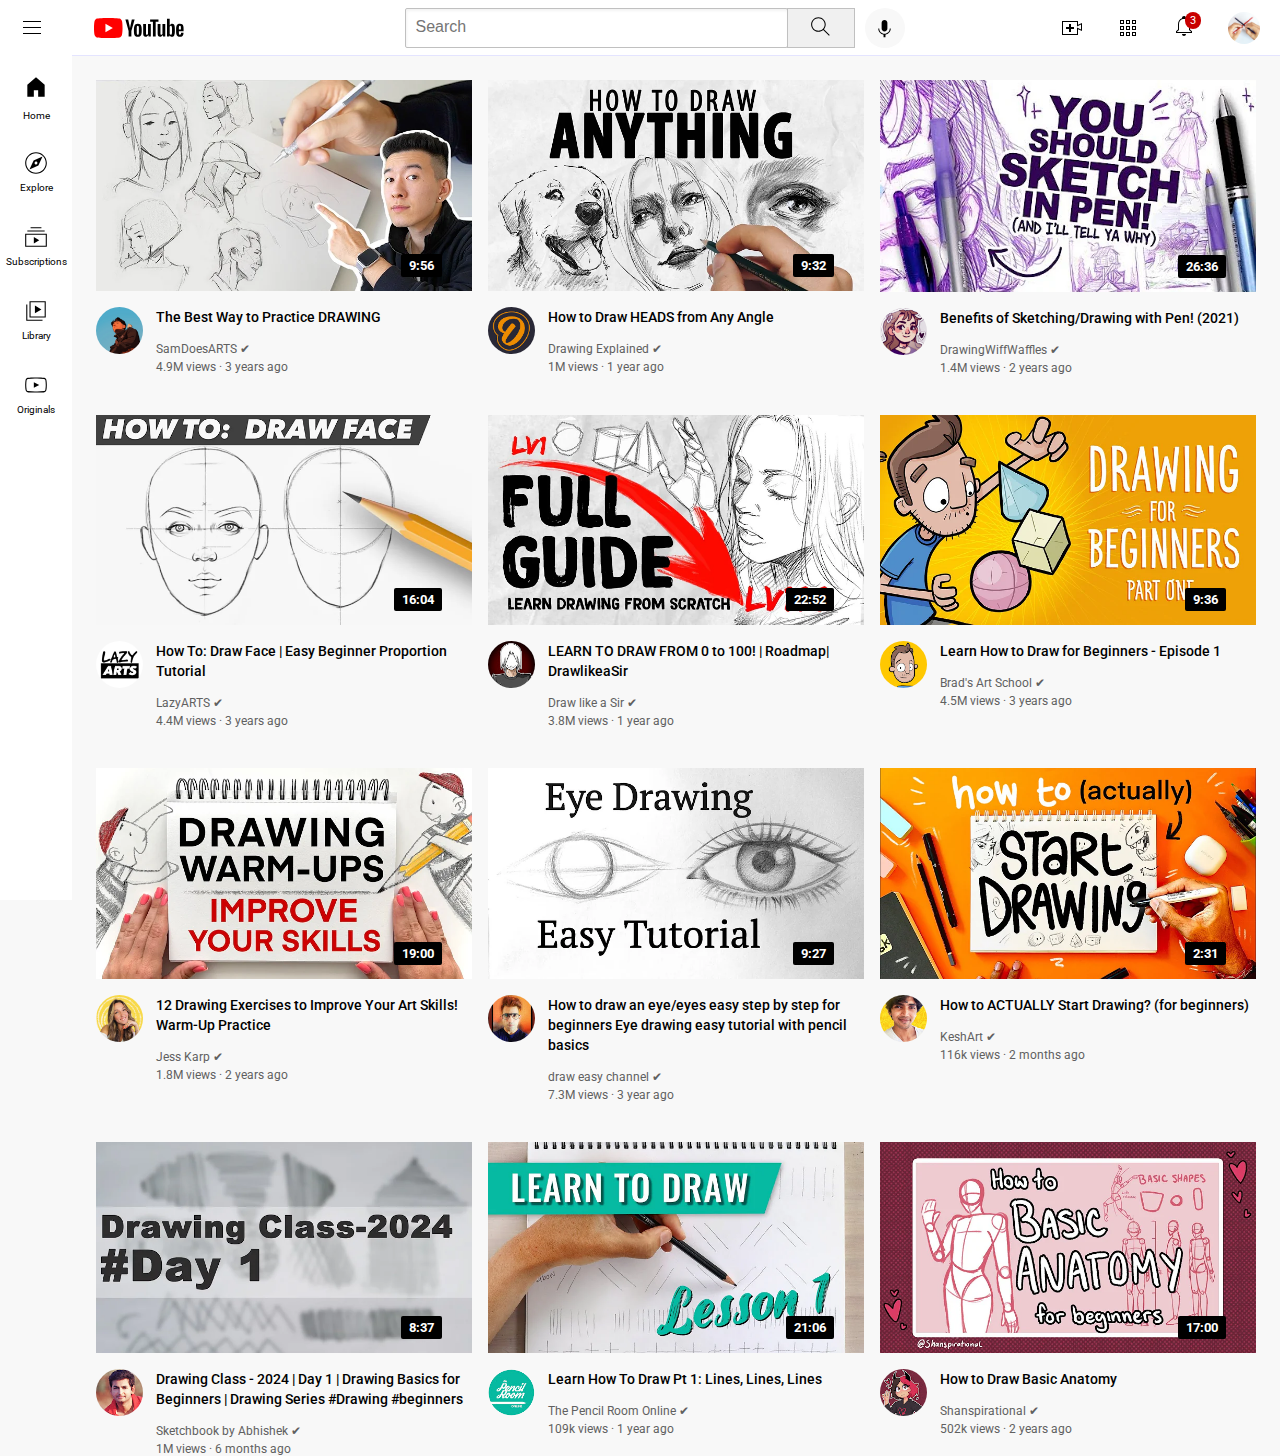
==== index.html @ c76ef7c6 "Update and rename Drawings_Lesson.html to index.html" ====
<!DOCTYPE html>
<html>
  <head>
  <title>Drawings.com Clone</title>
  <link rel="stylesheet" href="./CSS/header.css">
  <link rel="stylesheet" href="./CSS/video.css">
  <link rel="stylesheet" href="./CSS/general.css">
  <link rel="stylesheet" href="CSS/sidebar.css">
  <link rel="preconnect" href="https://fonts.googleapis.com">
  <link rel="preconnect" href="https://fonts.gstatic.com" crossorigin>
  <link href="https://fonts.googleapis.com/css2?family=Roboto:ital,wght@0,100;0,300;0,400;0,500;0,700;0,900;1,100;1,300;1,400;1,500;1,700;1,900&display=swap" rel="stylesheet">
</head>
<link rel="stylesheet" href="./youtube.css">
<body>


  <header class="header">
    <div class="left-section"> 
    <img class="hamburger-menu" src="./icons/hamburger-menu.svg">
    <img class="youtube-logo" src="./icons/youtube-logo.svg">
  </div>
    <div class="middle-section">
      <input class="search-bar" type="text" placeholder="Search">
      <button class="search-button"> <img class="search-icon" src="./icons/search.svg"></button>
      <!-- Put postion absolute into position relative-->
      <button class="voice-search-button"> <img class="voice-search-icon" src="./icons/voice-search-icon.svg"></button>
    </div>
    <div class="right-section">
      <img class="upload-icon" src="./icons/upload.svg">
    <img class="youtube-apps" src="./icons/youtube-apps.svg">
   <div class="notifications-icon-container">
    <img class="notifications-icon" src="./icons/notifications.svg">
    <div class="notifications-count">3</div>
   </div>
    <img class="mylogo-icon" src="./channel-pictures/mylogo.jpg">
    </div>
  </header>


  <nav class="sidebar">
    <div class="sidebar-link">
    <a href="/MY ARTS/drawing1.html" ><img src="./icons/home.svg"></a>
      <div>Home</div>
    </div>  
    <div class="sidebar-link">
      <img src="./icons/explore.svg">
      <div>Explore</div>
    </div>
    <div class="sidebar-link">
      <img src="./icons/subscriptions.svg">
      <div>Subscriptions</div>
    </div>
    <div class="sidebar-link">
      <img src="./icons/library.svg">
      <div>Library</div>
    </div>
    <div class="sidebar-link">
      <img src="./icons/originals.svg">
      <div>Originals</div>
    </div>
  </nav>


<main>
  <section class="video-grid">
    <div class="video-preview">
    <div class="thumbnail-row">
      <img class="drawing" src="./thumbnails/hq720 (1).webp">
      <div class="video-time">
        9:56
      </div>
    </div>
    <div class="video-info-grid">
      <div class="channel-picture">
        <img class="profile-picture" src="channel-pictures/channels4_profile.jpg">
      </div>
      <div class="video-info">
        <p class="video-title">The Best Way to Practice DRAWING</p>
        <p class="video-author">SamDoesARTS &#10004;</p>
        <p class="video-stats">4.9M views &#183; 3 years ago</p>
      </div>
    </div>
    </div>
    <div class="video-preview">
      <div class="thumbnail-row">
        <img class="drawing" src="./thumbnails/hq720.webp">
        <div class="video-time">
          9:32
        </div>
      </div>
      <div class="video-info-grid">
        <div class="channel-picture">
          <img class="profile-picture" src="channel-pictures/channels4_profile (1).jpg">
        </div>
        <div class="video-info">
          <p class="video-title">How to Draw HEADS from Any Angle</p>
          <p class="video-author">Drawing Explained &#10004;</p>
          <p class="video-stats">1M views &#183; 1 year ago</p>
        </div>
      </div>
    </div>
  
    <div class="video-preview">
      <div class="thumbnail-row">
        <img class="drawing" src="./thumbnails/hqdefault.webp">
        <div class="video-time">
          26:36
        </div>
      </div>
      <div class="video-info-grid">
        <div class="channel-picture">
          <img class="profile-picture" src="channel-pictures/unnamed.jpg">
        </div>
        <div class="video-info">
          <p class="video-title">Benefits of Sketching/Drawing with Pen! (2021)</p>
          <p class="video-author">DrawingWiffWaffles &#10004;</p>
          <p class="video-stats">1.4M views &#183; 2 years ago</p>
        </div>
      </div>
    </div>
    <div class="video-preview">
      <div class="thumbnail-row">
        <img class="drawing" src="./thumbnails/How.webp">
        <div class="video-time">
          16:04
    </div>
      </div>
      <div class="video-info-grid">
        <div class="channel-picture">
          <img class="profile-picture" src="./channel-pictures/channels4_profile (2).jpg">
        </div>
        <div class="video-info">
          <p class="video-title">How To: Draw Face | Easy Beginner Proportion Tutorial</p>
          <p class="video-author">LazyARTS &#10004;</p>
          <p class="video-stats">4.4M views &#183; 3 years ago</p>
        </div>
      </div>
      </div>
      <div class="video-preview">
        <div class="thumbnail-row">
          <img class="drawing" src="./thumbnails/FullGuide.webp">
          <div class="video-time">
            22:52
          </div>
        </div>
        <div class="video-info-grid">
          <div class="channel-picture">
            <img class="profile-picture" src="./channel-pictures/Drawlikeasir.jpg">
          </div>
          <div class="video-info">
            <p class="video-title">LEARN TO DRAW FROM 0 to 100! | Roadmap| DrawlikeaSir</p>
            <p class="video-author">Draw like a Sir &#10004;</p>
            <p class="video-stats">3.8M views &#183; 1 year ago</p>
          </div>
        </div>
      </div>
    
      <div class="video-preview">
        <div class="thumbnail-row">
          <img class="drawing" src="./thumbnails/learn.webp">
          <div class="video-time">
            9:36
          </div>
        </div>
        <div class="video-info-grid">
          <div class="channel-picture">
            <img class="profile-picture" src="./channel-pictures/learn.jpg">
          </div>
          <div class="video-info">
            <p class="video-title">Learn How to Draw for Beginners - Episode 1</p>
            <p class="video-author"> Brad's Art School &#10004;</p>
            <p class="video-stats">4.5M views &#183; 3 years ago</p>
          </div>
        </div>
      </div>
      <div class="video-preview">
        <div class="thumbnail-row">
          <img class="drawing" src="./thumbnails/Warmups.webp">
          <div class="video-time">
            19:00
          </div>
        </div>
        <div class="video-info-grid">
          <div class="channel-picture">
            <img class="profile-picture" src="./channel-pictures/warmup.jpg">
          </div>
          <div class="video-info">
            <p class="video-title">12 Drawing Exercises to Improve Your Art Skills! Warm-Up Practice</p>
            <p class="video-author">Jess Karp &#10004;</p>
            <p class="video-stats">1.8M views &#183; 2 years ago</p>
          </div>
        </div>
        </div>
        <div class="video-preview">
          <div class="thumbnail-row">
            <img class="drawing" src="./thumbnails/eye.webp">
            <div class="video-time">
              9:27
            </div>
          </div>
          <div class="video-info-grid">
            <div class="channel-picture">
              <img class="profile-picture" src="./channel-pictures/eye.jpg">
            </div>
            <div class="video-info">
              <p class="video-title">
                How to draw an eye/eyes easy step by step for beginners Eye drawing easy tutorial with pencil basics</p>
              <p class="video-author">draw easy channel &#10004;</p>
              <p class="video-stats">7.3M views &#183; 3 year ago</p>
            </div>
          </div>
        </div>
      
        <div class="video-preview">
          <div class="thumbnail-row">
            <img class="drawing" src="./thumbnails/start.webp">
            <div class="video-time">
              2:31
            </div>
          </div>
          <div class="video-info-grid">
            <div class="channel-picture">
              <img class="profile-picture" src="./channel-pictures/start.jpg">
            </div>
            <div class="video-info">
              <p class="video-title">How to ACTUALLY Start Drawing? (for beginners)</p>
              <p class="video-author">KeshArt &#10004;</p>
              <p class="video-stats">116k views &#183; 2 months ago</p>
            </div>
          </div>
        </div>
  
  
        <div class="video-preview">
          <div class="thumbnail-row">
            <img class="drawing" src="./thumbnails/abhi.webp">
            <div class="video-time">
              8:37
            </div>
          </div>
          <div class="video-info-grid">
            <div class="channel-picture">
              <img class="profile-picture" src="./channel-pictures/abhi.jpg">
            </div>
            <div class="video-info">
              <p class="video-title">Drawing Class - 2024 | Day 1 | Drawing Basics for Beginners | Drawing Series #Drawing #beginners</p>
              <p class="video-author">Sketchbook by Abhishek &#10004;</p>
              <p class="video-stats">1M views &#183; 6 months ago</p>
            </div>
          </div>
          </div>
          <div class="video-preview">
            <div class="thumbnail-row">
              <img class="drawing" src="./thumbnails/lesson.webp">
              <div class="video-time">
                21:06
              </div>
            </div>
            <div class="video-info-grid">
              <div class="channel-picture">
                <img class="profile-picture" src="./channel-pictures/lesson.jpg">
              </div>
              <div class="video-info">
                <p class="video-title">Learn How To Draw Pt 1: Lines, Lines, Lines</p>
                <p class="video-author">The Pencil Room Online &#10004;</p>
                <p class="video-stats">109k views &#183; 1 year ago</p>
              </div>
            </div>
          </div>
        
          <div class="video-preview">
            <div class="thumbnail-row">
              <img class="drawing" src="./thumbnails/anatomy.webp">
              <div class="video-time">
                17:00
              </div>
            </div>
            <div class="video-info-grid">
              <div class="channel-picture">
                <img class="profile-picture" src="./channel-pictures/anatomy.jpg">
              </div>
              <div class="video-info">
                <p class="video-title">How to Draw Basic Anatomy</p>
                <p class="video-author">Shanspirational &#10004;</p>
                <p class="video-stats">502k views &#183; 2 years ago</p>
              </div>
            </div>
          </div>
          </section>

</main>
  
</body>
</html>
---- CSS/header.css ----
.header{
  height: 55px;
  display: flex;
  flex-direction: row;
  justify-content: space-between;
  position: fixed;
  top: 0;
  left: 0;
  right: 0;
  z-index: 100;
  background-color: white;
  border-bottom-width: 1px;
  border-bottom-style:solid ;
  border-bottom-color:rgb(228,228,288) ;

}
.left-section{

  display: flex;
  align-items: center;
  justify-content: center; 
}
.hamburger-menu{
  height: 24px;
  margin-left: 20px;
  margin-right: 20px;
}
.youtube-logo{
 height: 20px;
 width: 150px;
 border-radius: 20px;
}
.middle-section{
  display: flex;
  flex: 1;
  align-items: center;
  justify-content: center;
  margin-left: 70px;
  margin-right: 35px;
  max-width: 500px;
}
.search-button{
 height: 40px;
 width: 68px;
 border-width: 1px;
 border-style: solid;
 border-color: rgb(192,192,192);
 margin-left: -1px;
 background-color: rgb(240,240,240);
 margin-right: 10px;
}
.search-bar{
  flex: 1;
  height: 36px;
  padding-left: 10px;
  border-width: 1px;
  border-style: solid;
  border-color: rgb(192,192,192);
  border-radius: 2px;
  box-shadow: inset 1px 2px 3px rgb(0, 0, 0,0.05);
  width: 0;
}
.search-bar::placeholder{
  font-size: 16px;
}
.search-icon{
  height:25px;
}
.voice-search-button{
  height: 40px;
  width: 40px;
  border-radius: 20px;
  border: none;
  background-color: rgb(248,248,248);
}
.voice-search-icon{
  height: 23px;
  margin-top: 4px;
}
.right-section{
  width: 200px;
  display: flex;
  align-items: center;
  justify-content: space-between;
  margin-right: 20px;
  flex-shrink: 0;
}
.upload-icon{
  height: 24px;
}
.youtube-apps{
  height: 24px;
}
.notifications-icon{
  height: 24px;
}
.notifications-icon-container{
  position: relative;

}
.notifications-count{
  position: absolute;
  top:-2px;
  right: -5px;
  background-color: rgba(200,0,0);
  color: white;
  font-size: 11px;
  padding-left: 5px;
  padding-right: 5px;
  padding-top: 2px;
  padding-bottom: 2px;
  border-radius: 10px;
}
.mylogo-icon{
  height:32px;
  border-radius: 16px;
}
---- CSS/video.css ----
.drawing{
  width: 100%;
  margin-bottom: 12px;
  cursor: pointer;
}
.video-title{
  margin-top: 0%;
  font-size: 14px;
  font-weight:500;
  line-height: 20px;
  margin-bottom: 15px;
}
.channel-picture{
  vertical-align: top;
}
.video-info{
  margin-left: 10px;
}
.profile-picture{
  height: 47px;
  border-radius: 40px;
  cursor: pointer;
}

.video-author,
.video-stats{
  font-size: 12px;
  color: rgba(96,96,96);
}
.video-author{
  margin-bottom: 4px;
}
.video-info-grid{
  display:grid;
  grid-template-columns: 50px 1fr;
}
.video-grid{
  display: grid;
  grid-template-columns: 1fr 1fr 1fr;
  column-gap: 16px;
  row-gap: 40px;
}
@media (max-width:750px) {
  .video-grid{
    grid-template-columns: 1fr 1fr;
  }
}
@media(max-width:751px) and (max-width:999px){
  .video-grid{
    grid-template-columns: 1fr 1fr 1fr;
  }
}
@media (max-width:1000px) {
  .video-grid{
    grid-template-columns: 1fr 1fr 1fr 1fr;
  }
}
.thumbnail-row{
  border-radius: 20px;
  position: relative;
  

}
.video-time{
  
  font-size: 13px;
  font-weight: 700;
  padding-bottom: 4px;
  padding-top: 4px;
  padding-left: 8px;
  padding-right: 8px;
  border-radius: 2px;
  background-color: black;
  color: white;
  position: absolute;
  bottom: 30px;
  right: 30px;
}
---- CSS/general.css ----
p{
  font-family:Roboto,Arial;
  margin-top: 0;
  margin-bottom: 0;
}
body{
  /* This style below will be inherited*/
  margin: 0%;
  padding-top: 80px;
  padding-left: 96px;
  padding-right: 24px;
  background-color: rgb(248,248,248);
  font-family: Roboto,Arial;
}
---- CSS/sidebar.css ----
.sidebar{
  position: fixed;
  left: 0;
  bottom: 0;
  top:55px;
  background-color: white;
  width: 72px;
  z-index: 200;
  padding-top: 5px;
}
.sidebar-link{
  height: 74px;
  display: flex;
  justify-content: center;
  align-items: center;
  flex-direction: column;
  cursor: pointer;
}
.sidebar-link:hover{
  background-color: rgb(235,235,235);
}
.sidebar-link img{
  height: 26px;
  margin-bottom: 6px;
}
.sidebar-link div{
  font-size: 10px;
}
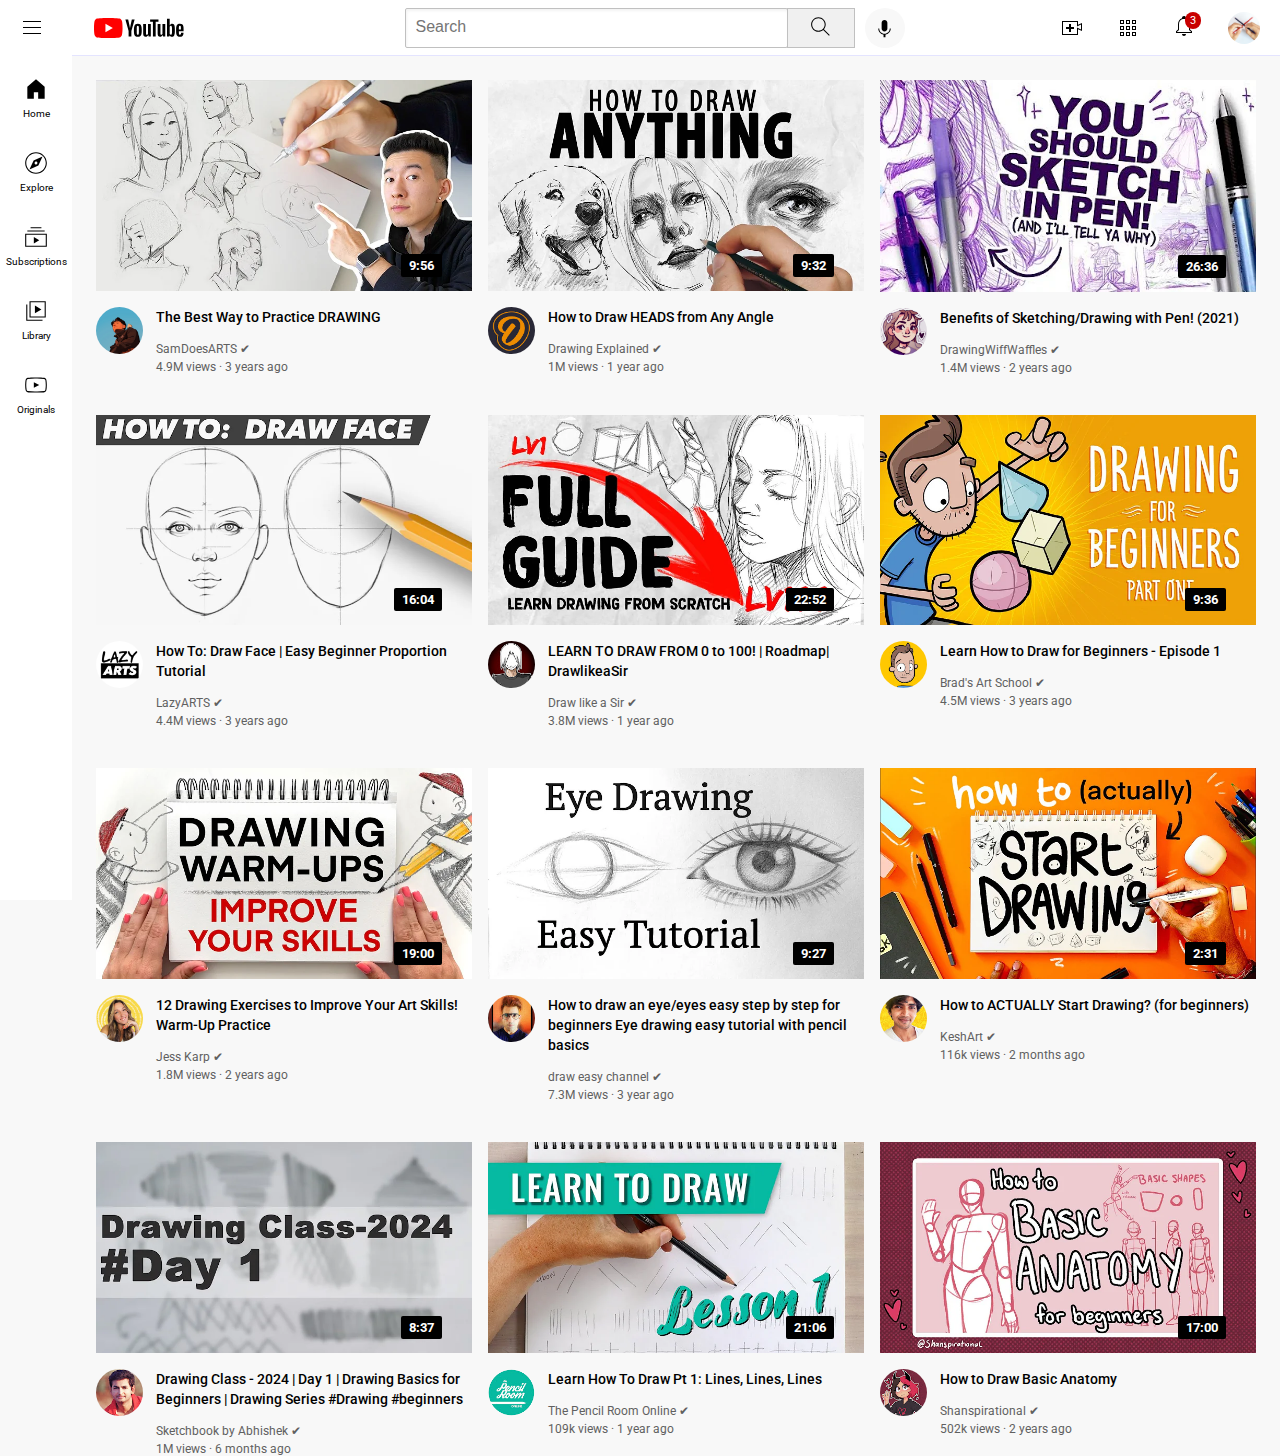
==== commit 120c78be: "Update index.html" ====
--- a/index.html
+++ b/index.html
@@ -1,7 +1,7 @@
 <!DOCTYPE html>
 <html>
   <head>
-  <title>Drawings.com Clone</title>
+  <title>Youtube </title>
   <link rel="stylesheet" href="./CSS/header.css">
   <link rel="stylesheet" href="./CSS/video.css">
   <link rel="stylesheet" href="./CSS/general.css">
@@ -39,7 +39,7 @@
 
   <nav class="sidebar">
     <div class="sidebar-link">
-    <a href="/MY ARTS/drawing1.html" ><img src="./icons/home.svg"></a>
+    <img src="./icons/home.svg">
       <div>Home</div>
     </div>  
     <div class="sidebar-link">
@@ -65,14 +65,18 @@
   <section class="video-grid">
     <div class="video-preview">
     <div class="thumbnail-row">
+      <a href="https://www.youtube.com/watch?v=kNQCP3CtHvI&t=13s">
       <img class="drawing" src="./thumbnails/hq720 (1).webp">
+      </a>
       <div class="video-time">
         9:56
       </div>
     </div>
     <div class="video-info-grid">
       <div class="channel-picture">
+        <a href="https://www.youtube.com/@samdoesarts">
         <img class="profile-picture" src="channel-pictures/channels4_profile.jpg">
+        </a>
       </div>
       <div class="video-info">
         <p class="video-title">The Best Way to Practice DRAWING</p>
@@ -83,14 +87,18 @@
     </div>
     <div class="video-preview">
       <div class="thumbnail-row">
+        <a href="https://www.youtube.com/watch?v=rCveT3Hg5Q4&t=229s">
         <img class="drawing" src="./thumbnails/hq720.webp">
+        </a>
         <div class="video-time">
           9:32
         </div>
       </div>
       <div class="video-info-grid">
         <div class="channel-picture">
+          <a href="https://www.youtube.com/@drawingexplained">
           <img class="profile-picture" src="channel-pictures/channels4_profile (1).jpg">
+          </a>
         </div>
         <div class="video-info">
           <p class="video-title">How to Draw HEADS from Any Angle</p>
@@ -102,14 +110,18 @@
   
     <div class="video-preview">
       <div class="thumbnail-row">
+        <a href="https://www.youtube.com/watch?v=de8-2b2KJ0k&t=1s">
         <img class="drawing" src="./thumbnails/hqdefault.webp">
+        </a>
         <div class="video-time">
           26:36
         </div>
       </div>
       <div class="video-info-grid">
         <div class="channel-picture">
+          <a href="https://www.youtube.com/@drawingwiffwaffles">
           <img class="profile-picture" src="channel-pictures/unnamed.jpg">
+          </a>
         </div>
         <div class="video-info">
           <p class="video-title">Benefits of Sketching/Drawing with Pen! (2021)</p>
@@ -120,14 +132,18 @@
     </div>
     <div class="video-preview">
       <div class="thumbnail-row">
+        <a href="https://www.youtube.com/watch?v=gT5zBXuKO3I&t=32s">
         <img class="drawing" src="./thumbnails/How.webp">
+        </a>
         <div class="video-time">
           16:04
     </div>
       </div>
       <div class="video-info-grid">
         <div class="channel-picture">
+           <a href="https://www.youtube.com/@LazyArts">
           <img class="profile-picture" src="./channel-pictures/channels4_profile (2).jpg">
+           </a>
         </div>
         <div class="video-info">
           <p class="video-title">How To: Draw Face | Easy Beginner Proportion Tutorial</p>
@@ -138,14 +154,18 @@
       </div>
       <div class="video-preview">
         <div class="thumbnail-row">
+          <a href="https://www.youtube.com/watch?v=1jjmOF1hQqI&list=PL-Kw0l6F47klrXwjVN7VdlIJsUvE">
           <img class="drawing" src="./thumbnails/FullGuide.webp">
+          </a>
           <div class="video-time">
             22:52
           </div>
         </div>
         <div class="video-info-grid">
           <div class="channel-picture">
+            <a href="https://www.youtube.com/@DrawlikeaSir">
             <img class="profile-picture" src="./channel-pictures/Drawlikeasir.jpg">
+            </a>
           </div>
           <div class="video-info">
             <p class="video-title">LEARN TO DRAW FROM 0 to 100! | Roadmap| DrawlikeaSir</p>
@@ -157,14 +177,18 @@
     
       <div class="video-preview">
         <div class="thumbnail-row">
+          <a href="https://www.youtube.com/watch?v=Wz6DrQeQ5rI&list=PLinIGX5eeFZLUdWmbfUu0eDd">
           <img class="drawing" src="./thumbnails/learn.webp">
+          </a>
           <div class="video-time">
             9:36
           </div>
         </div>
         <div class="video-info-grid">
           <div class="channel-picture">
+            <a href="https://www.youtube.com/@BradsArtSchool">
             <img class="profile-picture" src="./channel-pictures/learn.jpg">
+            </a>
           </div>
           <div class="video-info">
             <p class="video-title">Learn How to Draw for Beginners - Episode 1</p>
@@ -175,14 +199,18 @@
       </div>
       <div class="video-preview">
         <div class="thumbnail-row">
+           <a href="https://www.youtube.com/watch?v=WRQ8_oVt9nM&t=27s">
           <img class="drawing" src="./thumbnails/Warmups.webp">
+           </a>
           <div class="video-time">
             19:00
           </div>
         </div>
         <div class="video-info-grid">
           <div class="channel-picture">
+             <a href="https://www.youtube.com/@artofjesskarp">
             <img class="profile-picture" src="./channel-pictures/warmup.jpg">
+             </a>
           </div>
           <div class="video-info">
             <p class="video-title">12 Drawing Exercises to Improve Your Art Skills! Warm-Up Practice</p>
@@ -193,14 +221,18 @@
         </div>
         <div class="video-preview">
           <div class="thumbnail-row">
+             <a href="https://www.youtube.com/watch?v=DN-7RsH2WWk&t=43s">
             <img class="drawing" src="./thumbnails/eye.webp">
+             </a>
             <div class="video-time">
               9:27
             </div>
           </div>
           <div class="video-info-grid">
             <div class="channel-picture">
+               <a href="https://www.youtube.com/@draweasychannel">
               <img class="profile-picture" src="./channel-pictures/eye.jpg">
+               </a>
             </div>
             <div class="video-info">
               <p class="video-title">
@@ -213,14 +245,18 @@
       
         <div class="video-preview">
           <div class="thumbnail-row">
+            <a href="https://www.youtube.com/watch?v=VtgB2pCC73M&t=23s">
             <img class="drawing" src="./thumbnails/start.webp">
+            </a>
             <div class="video-time">
               2:31
             </div>
           </div>
           <div class="video-info-grid">
             <div class="channel-picture">
+              <a href="https://www.youtube.com/@KeshArt">
               <img class="profile-picture" src="./channel-pictures/start.jpg">
+              </a>
             </div>
             <div class="video-info">
               <p class="video-title">How to ACTUALLY Start Drawing? (for beginners)</p>
@@ -233,14 +269,18 @@
   
         <div class="video-preview">
           <div class="thumbnail-row">
+            <a href="https://www.youtube.com/watch?v=KNSYIDI9Sdw&t=56s">
             <img class="drawing" src="./thumbnails/abhi.webp">
+            </a>
             <div class="video-time">
               8:37
             </div>
           </div>
           <div class="video-info-grid">
             <div class="channel-picture">
+              <a href="https://www.youtube.com/@SketchbookbyAbhishek">
               <img class="profile-picture" src="./channel-pictures/abhi.jpg">
+              </a>
             </div>
             <div class="video-info">
               <p class="video-title">Drawing Class - 2024 | Day 1 | Drawing Basics for Beginners | Drawing Series #Drawing #beginners</p>
@@ -251,14 +291,18 @@
           </div>
           <div class="video-preview">
             <div class="thumbnail-row">
+              <a href="https://www.youtube.com/watch?v=ing1x95WZ_I&t=554s">
               <img class="drawing" src="./thumbnails/lesson.webp">
+              </a>
               <div class="video-time">
                 21:06
               </div>
             </div>
             <div class="video-info-grid">
               <div class="channel-picture">
+                 <a href="https://www.youtube.com/@ThePencilRoomOnline">
                 <img class="profile-picture" src="./channel-pictures/lesson.jpg">
+                 </a>
               </div>
               <div class="video-info">
                 <p class="video-title">Learn How To Draw Pt 1: Lines, Lines, Lines</p>
@@ -270,14 +314,18 @@
         
           <div class="video-preview">
             <div class="thumbnail-row">
+              <a href="https://www.youtube.com/watch?v=AmoW_LqwQ40&t=19s">
               <img class="drawing" src="./thumbnails/anatomy.webp">
+              </a>
               <div class="video-time">
                 17:00
               </div>
             </div>
             <div class="video-info-grid">
               <div class="channel-picture">
+                <a href="https://www.youtube.com/@Shanspirational">
                 <img class="profile-picture" src="./channel-pictures/anatomy.jpg">
+                </a>
               </div>
               <div class="video-info">
                 <p class="video-title">How to Draw Basic Anatomy</p>
--- a/CSS/header.css
+++ b/CSS/header.css
@@ -24,11 +24,13 @@
   height: 24px;
   margin-left: 20px;
   margin-right: 20px;
+  cursor: pointer;
 }
 .youtube-logo{
  height: 20px;
  width: 150px;
  border-radius: 20px;
+ cursor: pointer;
 }
 .middle-section{
   display: flex;
@@ -48,6 +50,7 @@
  margin-left: -1px;
  background-color: rgb(240,240,240);
  margin-right: 10px;
+ cursor: pointer;
 }
 .search-bar{
   flex: 1;
@@ -72,6 +75,7 @@
   border-radius: 20px;
   border: none;
   background-color: rgb(248,248,248);
+  cursor: pointer;
 }
 .voice-search-icon{
   height: 23px;
@@ -84,6 +88,7 @@
   justify-content: space-between;
   margin-right: 20px;
   flex-shrink: 0;
+  cursor: pointer;
 }
 .upload-icon{
   height: 24px;
@@ -114,4 +119,4 @@
 .mylogo-icon{
   height:32px;
   border-radius: 16px;
-}+}
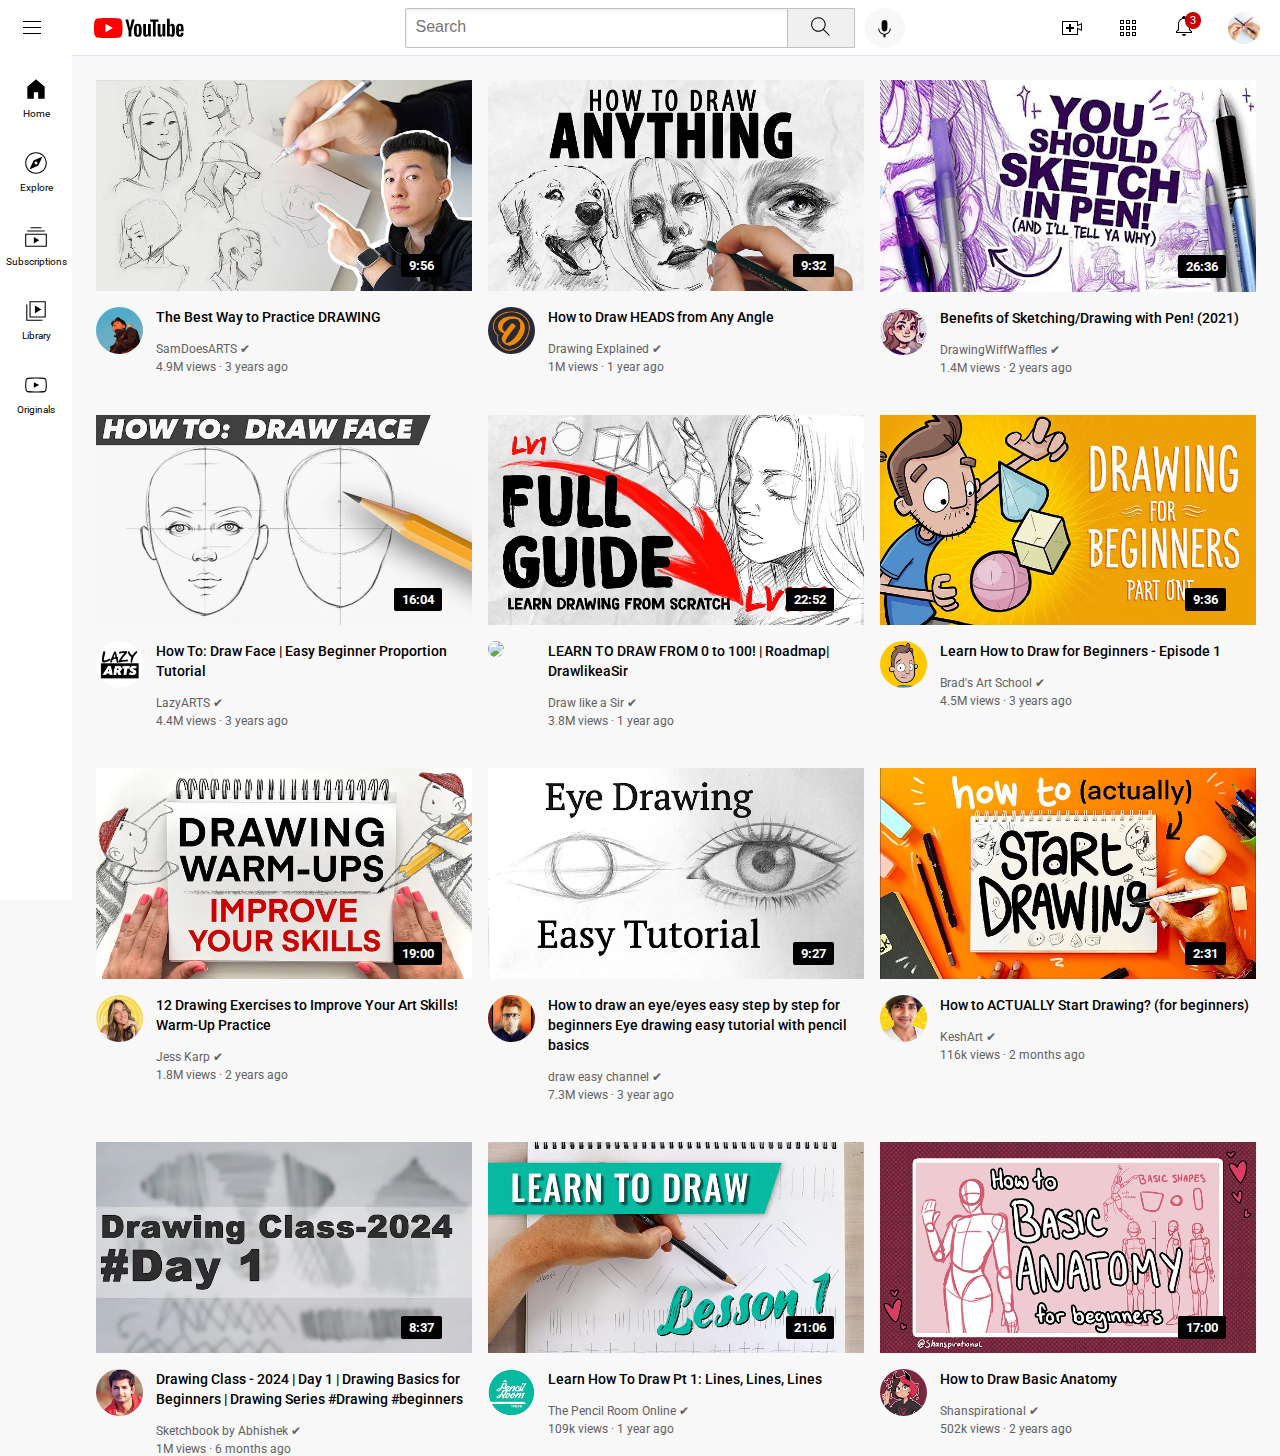
==== commit 864442d2: "Update index.html" ====
--- a/index.html
+++ b/index.html
@@ -60,13 +60,12 @@
     </div>
   </nav>
 
-
-<main>
+  <main>
   <section class="video-grid">
     <div class="video-preview">
     <div class="thumbnail-row">
       <a href="https://www.youtube.com/watch?v=kNQCP3CtHvI&t=13s">
-      <img class="drawing" src="./thumbnails/hq720 (1).webp">
+        <img class="drawing" src="./thumbnails/hq720 (1).webp">
       </a>
       <div class="video-time">
         9:56
@@ -74,9 +73,9 @@
     </div>
     <div class="video-info-grid">
       <div class="channel-picture">
-        <a href="https://www.youtube.com/@samdoesarts">
-        <img class="profile-picture" src="channel-pictures/channels4_profile.jpg">
-        </a>
+      <a href="https://www.youtube.com/@samdoesarts">
+        <img class="profile-picture" src="./channel-pictures/channels4_profile.jpg">
+      </a>
       </div>
       <div class="video-info">
         <p class="video-title">The Best Way to Practice DRAWING</p>
@@ -88,7 +87,7 @@
     <div class="video-preview">
       <div class="thumbnail-row">
         <a href="https://www.youtube.com/watch?v=rCveT3Hg5Q4&t=229s">
-        <img class="drawing" src="./thumbnails/hq720.webp">
+          <img class="drawing" src="./thumbnails/hq720.webp">
         </a>
         <div class="video-time">
           9:32
@@ -97,7 +96,7 @@
       <div class="video-info-grid">
         <div class="channel-picture">
           <a href="https://www.youtube.com/@drawingexplained">
-          <img class="profile-picture" src="channel-pictures/channels4_profile (1).jpg">
+            <img class="profile-picture" src="./channel-pictures/channels4_profile (1).jpg">
           </a>
         </div>
         <div class="video-info">
@@ -111,7 +110,7 @@
     <div class="video-preview">
       <div class="thumbnail-row">
         <a href="https://www.youtube.com/watch?v=de8-2b2KJ0k&t=1s">
-        <img class="drawing" src="./thumbnails/hqdefault.webp">
+          <img class="drawing" src="./thumbnails/hqdefault.webp">
         </a>
         <div class="video-time">
           26:36
@@ -120,7 +119,7 @@
       <div class="video-info-grid">
         <div class="channel-picture">
           <a href="https://www.youtube.com/@drawingwiffwaffles">
-          <img class="profile-picture" src="channel-pictures/unnamed.jpg">
+            <img class="profile-picture" src="./channel-pictures/unnamed.jpg">
           </a>
         </div>
         <div class="video-info">
@@ -133,7 +132,7 @@
     <div class="video-preview">
       <div class="thumbnail-row">
         <a href="https://www.youtube.com/watch?v=gT5zBXuKO3I&t=32s">
-        <img class="drawing" src="./thumbnails/How.webp">
+          <img class="drawing" src="./thumbnails/How.webp">
         </a>
         <div class="video-time">
           16:04
@@ -141,9 +140,9 @@
       </div>
       <div class="video-info-grid">
         <div class="channel-picture">
-           <a href="https://www.youtube.com/@LazyArts">
-          <img class="profile-picture" src="./channel-pictures/channels4_profile (2).jpg">
-           </a>
+          <a href="https://www.youtube.com/@LazyArts">
+            <img class="profile-picture" src="./channel-pictures/channels4_profile (2).jpg">
+          </a>    
         </div>
         <div class="video-info">
           <p class="video-title">How To: Draw Face | Easy Beginner Proportion Tutorial</p>
@@ -155,7 +154,7 @@
       <div class="video-preview">
         <div class="thumbnail-row">
           <a href="https://www.youtube.com/watch?v=1jjmOF1hQqI&list=PL-Kw0l6F47klrXwjVN7VdlIJsUvE">
-          <img class="drawing" src="./thumbnails/FullGuide.webp">
+            <img class="drawing" src="./thumbnails/FullGuide.webp">
           </a>
           <div class="video-time">
             22:52
@@ -164,8 +163,8 @@
         <div class="video-info-grid">
           <div class="channel-picture">
             <a href="https://www.youtube.com/@DrawlikeaSir">
-            <img class="profile-picture" src="./channel-pictures/Drawlikeasir.jpg">
-            </a>
+              <img class="profile-picture" src=".channel-pictures/Drawlikeasir.jpg">
+           </a>     
           </div>
           <div class="video-info">
             <p class="video-title">LEARN TO DRAW FROM 0 to 100! | Roadmap| DrawlikeaSir</p>
@@ -178,7 +177,7 @@
       <div class="video-preview">
         <div class="thumbnail-row">
           <a href="https://www.youtube.com/watch?v=Wz6DrQeQ5rI&list=PLinIGX5eeFZLUdWmbfUu0eDd">
-          <img class="drawing" src="./thumbnails/learn.webp">
+            <img class="drawing" src="./thumbnails/learn.webp">
           </a>
           <div class="video-time">
             9:36
@@ -187,7 +186,7 @@
         <div class="video-info-grid">
           <div class="channel-picture">
             <a href="https://www.youtube.com/@BradsArtSchool">
-            <img class="profile-picture" src="./channel-pictures/learn.jpg">
+              <img class="profile-picture" src="./channel-pictures/learn.jpg">
             </a>
           </div>
           <div class="video-info">
@@ -199,18 +198,18 @@
       </div>
       <div class="video-preview">
         <div class="thumbnail-row">
-           <a href="https://www.youtube.com/watch?v=WRQ8_oVt9nM&t=27s">
-          <img class="drawing" src="./thumbnails/Warmups.webp">
-           </a>
+          <a href="https://www.youtube.com/watch?v=WRQ8_oVt9nM&t=27s">
+            <img class="drawing" src="./thumbnails/Warmups.webp">
+          </a>
           <div class="video-time">
             19:00
           </div>
         </div>
         <div class="video-info-grid">
           <div class="channel-picture">
-             <a href="https://www.youtube.com/@artofjesskarp">
-            <img class="profile-picture" src="./channel-pictures/warmup.jpg">
-             </a>
+            <a href="https://www.youtube.com/@artofjesskarp">
+              <img class="profile-picture" src="./channel-pictures/warmup.jpg">
+            </a>
           </div>
           <div class="video-info">
             <p class="video-title">12 Drawing Exercises to Improve Your Art Skills! Warm-Up Practice</p>
@@ -221,18 +220,18 @@
         </div>
         <div class="video-preview">
           <div class="thumbnail-row">
-             <a href="https://www.youtube.com/watch?v=DN-7RsH2WWk&t=43s">
-            <img class="drawing" src="./thumbnails/eye.webp">
-             </a>
+            <a href="https://www.youtube.com/watch?v=DN-7RsH2WWk&t=43s">
+              <img class="drawing" src="./thumbnails/eye.webp">
+            </a>
             <div class="video-time">
               9:27
             </div>
           </div>
           <div class="video-info-grid">
             <div class="channel-picture">
-               <a href="https://www.youtube.com/@draweasychannel">
-              <img class="profile-picture" src="./channel-pictures/eye.jpg">
-               </a>
+              <a href="https://www.youtube.com/@draweasychannel">
+                <img class="profile-picture" src="./channel-pictures/eye.jpg">
+              </a>
             </div>
             <div class="video-info">
               <p class="video-title">
@@ -246,7 +245,7 @@
         <div class="video-preview">
           <div class="thumbnail-row">
             <a href="https://www.youtube.com/watch?v=VtgB2pCC73M&t=23s">
-            <img class="drawing" src="./thumbnails/start.webp">
+              <img class="drawing" src="./thumbnails/start.webp">
             </a>
             <div class="video-time">
               2:31
@@ -255,7 +254,7 @@
           <div class="video-info-grid">
             <div class="channel-picture">
               <a href="https://www.youtube.com/@KeshArt">
-              <img class="profile-picture" src="./channel-pictures/start.jpg">
+                <img class="profile-picture" src="./channel-pictures/start.jpg">
               </a>
             </div>
             <div class="video-info">
@@ -270,7 +269,7 @@
         <div class="video-preview">
           <div class="thumbnail-row">
             <a href="https://www.youtube.com/watch?v=KNSYIDI9Sdw&t=56s">
-            <img class="drawing" src="./thumbnails/abhi.webp">
+              <img class="drawing" src="./thumbnails/abhi.webp">
             </a>
             <div class="video-time">
               8:37
@@ -279,7 +278,7 @@
           <div class="video-info-grid">
             <div class="channel-picture">
               <a href="https://www.youtube.com/@SketchbookbyAbhishek">
-              <img class="profile-picture" src="./channel-pictures/abhi.jpg">
+                <img class="profile-picture" src="./channel-pictures/abhi.jpg">
               </a>
             </div>
             <div class="video-info">
@@ -292,7 +291,7 @@
           <div class="video-preview">
             <div class="thumbnail-row">
               <a href="https://www.youtube.com/watch?v=ing1x95WZ_I&t=554s">
-              <img class="drawing" src="./thumbnails/lesson.webp">
+                <img class="drawing" src="./thumbnails/lesson.webp">
               </a>
               <div class="video-time">
                 21:06
@@ -300,9 +299,9 @@
             </div>
             <div class="video-info-grid">
               <div class="channel-picture">
-                 <a href="https://www.youtube.com/@ThePencilRoomOnline">
-                <img class="profile-picture" src="./channel-pictures/lesson.jpg">
-                 </a>
+                <a href="https://www.youtube.com/@ThePencilRoomOnline">
+                  <img class="profile-picture" src="./channel-pictures/lesson.jpg">
+                </a>
               </div>
               <div class="video-info">
                 <p class="video-title">Learn How To Draw Pt 1: Lines, Lines, Lines</p>
@@ -315,7 +314,7 @@
           <div class="video-preview">
             <div class="thumbnail-row">
               <a href="https://www.youtube.com/watch?v=AmoW_LqwQ40&t=19s">
-              <img class="drawing" src="./thumbnails/anatomy.webp">
+                <img class="drawing" src="./thumbnails/anatomy.webp">
               </a>
               <div class="video-time">
                 17:00
@@ -324,8 +323,8 @@
             <div class="video-info-grid">
               <div class="channel-picture">
                 <a href="https://www.youtube.com/@Shanspirational">
-                <img class="profile-picture" src="./channel-pictures/anatomy.jpg">
-                </a>
+                  <img class="profile-picture" src="./channel-pictures/anatomy.jpg">
+                </a> 
               </div>
               <div class="video-info">
                 <p class="video-title">How to Draw Basic Anatomy</p>
@@ -334,7 +333,7 @@
               </div>
             </div>
           </div>
-          </section>
+          </section>        
 
 </main>
   
